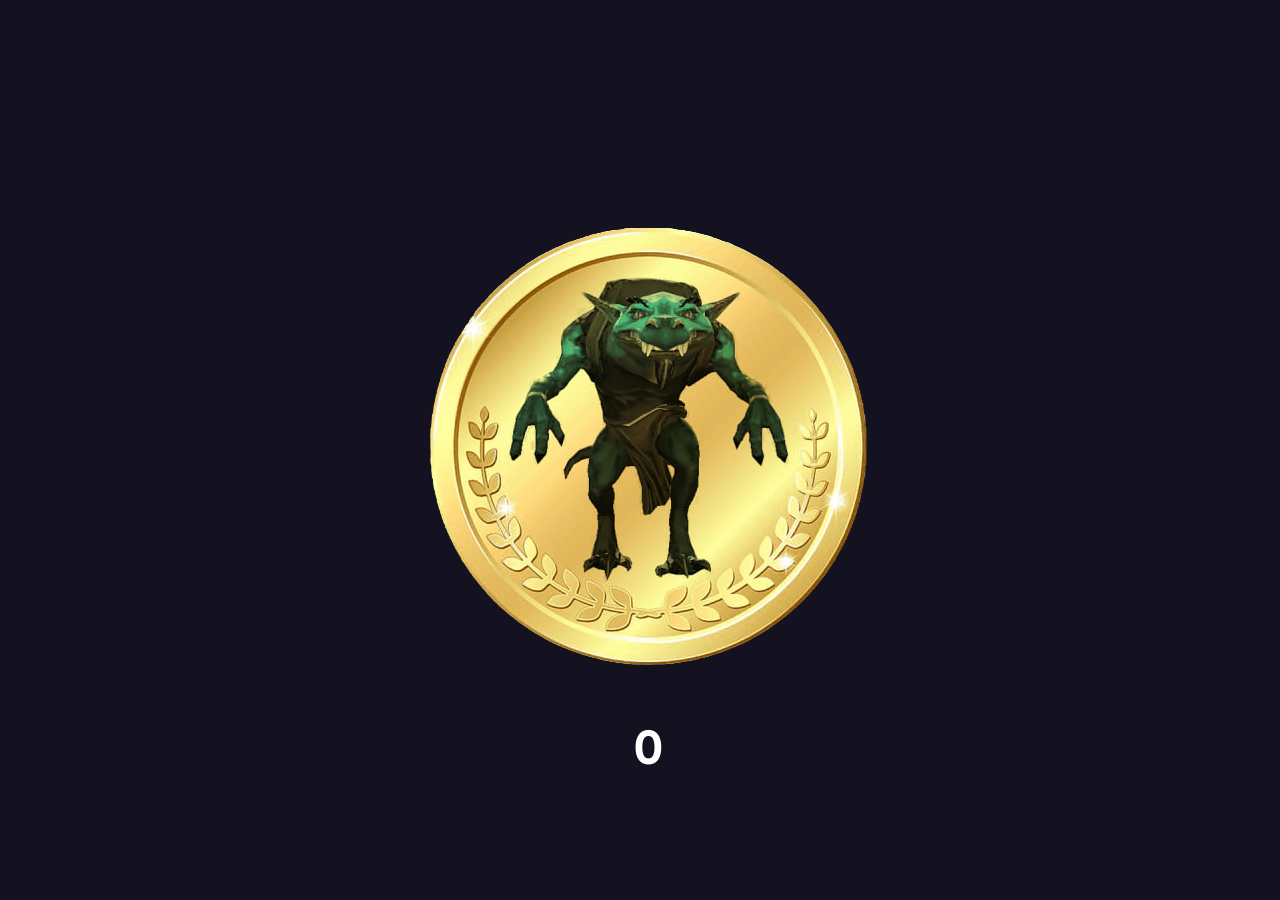
==== index.html @ 14166cca "Update and rename clicker.html to index.html" ====
<!DOCTYPE html>
<html lang="en">
<head>
    <meta charset="UTF-8">
    <meta name="viewport" content="width=device-width, initial-scale=1.0, maximum-scale=1.0, user-scalable=no">
    <link rel="preconnect" href="https://fonts.googleapis.com">
    <link rel="preconnect" href="https://fonts.gstatic.com" crossorigin>
    <link href="https://fonts.googleapis.com/css2?family=SUSE:wght@100..800&display=swap" rel="stylesheet">
    <link rel="stylesheet" href="/clicer.css">
    <script src="https://telegram.org/js/telegram-web-app.js" defer></script> 
    <script src="/clicker.js" defer></script>
    <title>Clicker - App</title>
</head>
<body>
    <div class="coin-block">
        <img src="coin.png" style="cursor: pointer;" id="coin">
    </div>
    <div class="counter-value">
        <h1 id="score">0</h1>
    </div>
</body>
</html>
---- clicer.css ----
body {
    background-color: #141221;
    overflow: hidden;
    width: 100%;
    height: 100%;
    color: #FFFFFF;
    display: flex;
    flex-direction: column;
    align-items: center;
    justify-content: center;
    font-family: "SUSE", sans-serif;
}

.counter-value {
    width: auto;
    height: auto;
    position: relative;
    font-size: 24px;
    text-align: center;
    margin-top: 20px; 
}

.coin-block img {
    margin-top: 50%;
    display: flex;
    align-items: center;
    justify-content: center;
}

.coin-block {
    width: auto;
    height: auto;
    margin: 0 auto;
    display: flex;
    align-items: center;
    justify-content: center;
    animation-name: jump;
    animation-duration: 3s;
    animation-iteration-count: infinite;
    animation-timing-function: linear;
}

@keyframes jump {
    from, 20%, 53%, 80%, to {
    -webkit-animation-timing-function: cubic-bezier(0.215, 0.610, 0.355, 1.000);
    animation-timing-function: cubic-bezier(0.215, 0.610, 0.355, 1.000);
    -webkit-transform: translate3d(0,0,0);
    transform: translate3d(0,0,0);
}

    40%, 43% {
    -webkit-animation-timing-function: cubic-bezier(0.755, 0.050, 0.855, 0.060);
    animation-timing-function: cubic-bezier(0.755, 0.050, 0.855, 0.060);
    -webkit-transform: translate3d(0, -30px, 0);
    transform: translate3d(0, -30px, 0);
    }

    70% {
    -webkit-animation-timing-function: cubic-bezier(0.755, 0.050, 0.855, 0.060);
    animation-timing-function: cubic-bezier(0.755, 0.050, 0.855, 0.060);
    -webkit-transform: translate3d(0, -15px, 0);
    transform: translate3d(0, -15px, 0);
    }

    90% {
    -webkit-transform: translate3d(0,-4px,0);
    transform: translate3d(0,-4px,0);
    }
}

.jump {
    -webkit-animation-name: bounce;
    animation-name: bounce;
    -webkit-transform-origin: center bottom;
    transform-origin: center bottom;
}
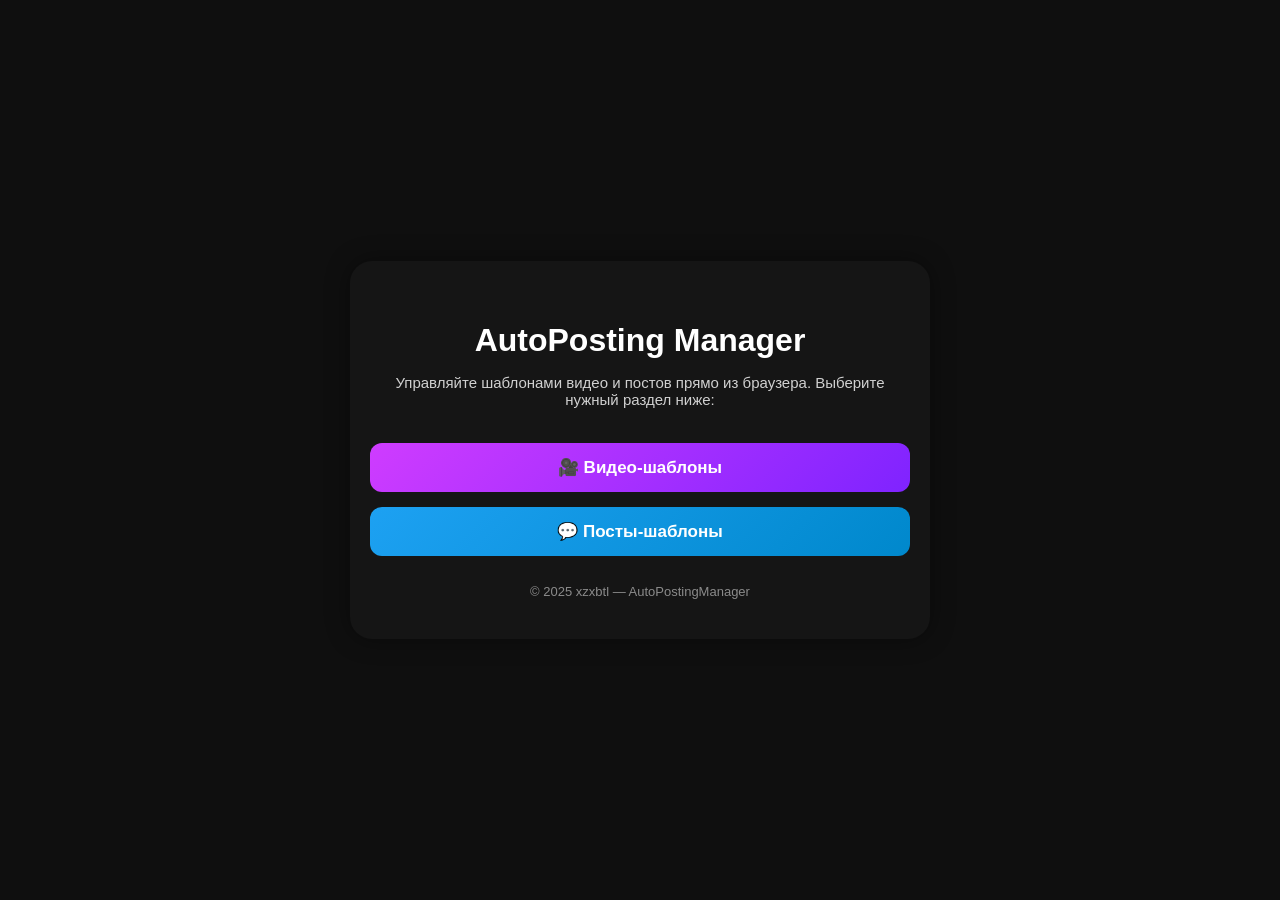
==== commit 728bf5bc: "added htmls" ====
--- a/index.html
+++ b/index.html
@@ -1,22 +1,107 @@
 <!DOCTYPE html>
-<html lang="en">
+<html lang="ru">
 <head>
     <meta charset="UTF-8">
-    <meta name="viewport" content="width=device-width, initial-scale=1.0, maximum-scale=1.0, user-scalable=no">
-    <link rel="preconnect" href="https://fonts.googleapis.com">
-    <link rel="preconnect" href="https://fonts.gstatic.com" crossorigin>
-    <link href="https://fonts.googleapis.com/css2?family=SUSE:wght@100..800&display=swap" rel="stylesheet">
-    <link rel="stylesheet" href="/clicer.css">
-    <script src="https://telegram.org/js/telegram-web-app.js" defer></script> 
-    <script src="/clicker.js" defer></script>
-    <title>Clicker - App</title>
+    <meta name="viewport" content="width=device-width, initial-scale=1.0">
+    <title>AutoPosting Manager</title>
+
+    <style>
+        body {
+            margin: 0;
+            padding: 0;
+            font-family: "Inter", sans-serif;
+            background: #0f0f0f;
+            color: #fff;
+            display: flex;
+            justify-content: center;
+            align-items: center;
+            min-height: 100vh;
+        }
+
+        .container {
+            text-align: center;
+            max-width: 540px;
+            width: 90%;
+            padding: 40px 20px;
+            background: #151515;
+            border-radius: 22px;
+            box-shadow: 0 0 25px rgba(0,0,0,0.4);
+            animation: fade 0.7s ease;
+        }
+
+        @keyframes fade {
+            from { opacity: 0; transform: translateY(15px); }
+            to   { opacity: 1; transform: translateY(0); }
+        }
+
+        h1 {
+            margin-bottom: 10px;
+            font-size: 32px;
+            font-weight: 700;
+        }
+
+        p.desc {
+            margin-bottom: 35px;
+            opacity: 0.8;
+            font-size: 15px;
+        }
+
+        .btn-block {
+            display: flex;
+            flex-direction: column;
+            gap: 15px;
+            margin-top: 10px;
+        }
+
+        .btn {
+            padding: 14px;
+            border-radius: 12px;
+            text-decoration: none;
+            font-weight: 600;
+            font-size: 17px;
+            color: white;
+            transition: 0.25s;
+        }
+
+        .video {
+            background: linear-gradient(135deg, #cf3cff, #7f23ff);
+        }
+
+        .posts {
+            background: linear-gradient(135deg, #1da1f2, #0088cc);
+        }
+
+        .btn:hover {
+            transform: translateY(-2px);
+            filter: brightness(1.15);
+        }
+
+        footer {
+            margin-top: 28px;
+            font-size: 13px;
+            opacity: 0.5;
+        }
+
+    </style>
 </head>
 <body>
-    <div class="coin-block">
-        <img src="coin.png" style="cursor: pointer;" id="coin">
+
+<div class="container">
+    <h1>AutoPosting Manager</h1>
+    <p class="desc">
+        Управляйте шаблонами видео и постов прямо из браузера.
+        Выберите нужный раздел ниже:
+    </p>
+
+    <div class="btn-block">
+        <a href="./video_templates.html" class="btn video">🎥 Видео-шаблоны</a>
+        <a href="./posts_templates.html" class="btn posts">💬 Посты-шаблоны</a>
     </div>
-    <div class="counter-value">
-        <h1 id="score">0</h1>
-    </div>
+
+    <footer>
+        © 2025 xzxbtl — AutoPostingManager
+    </footer>
+</div>
+
 </body>
 </html>
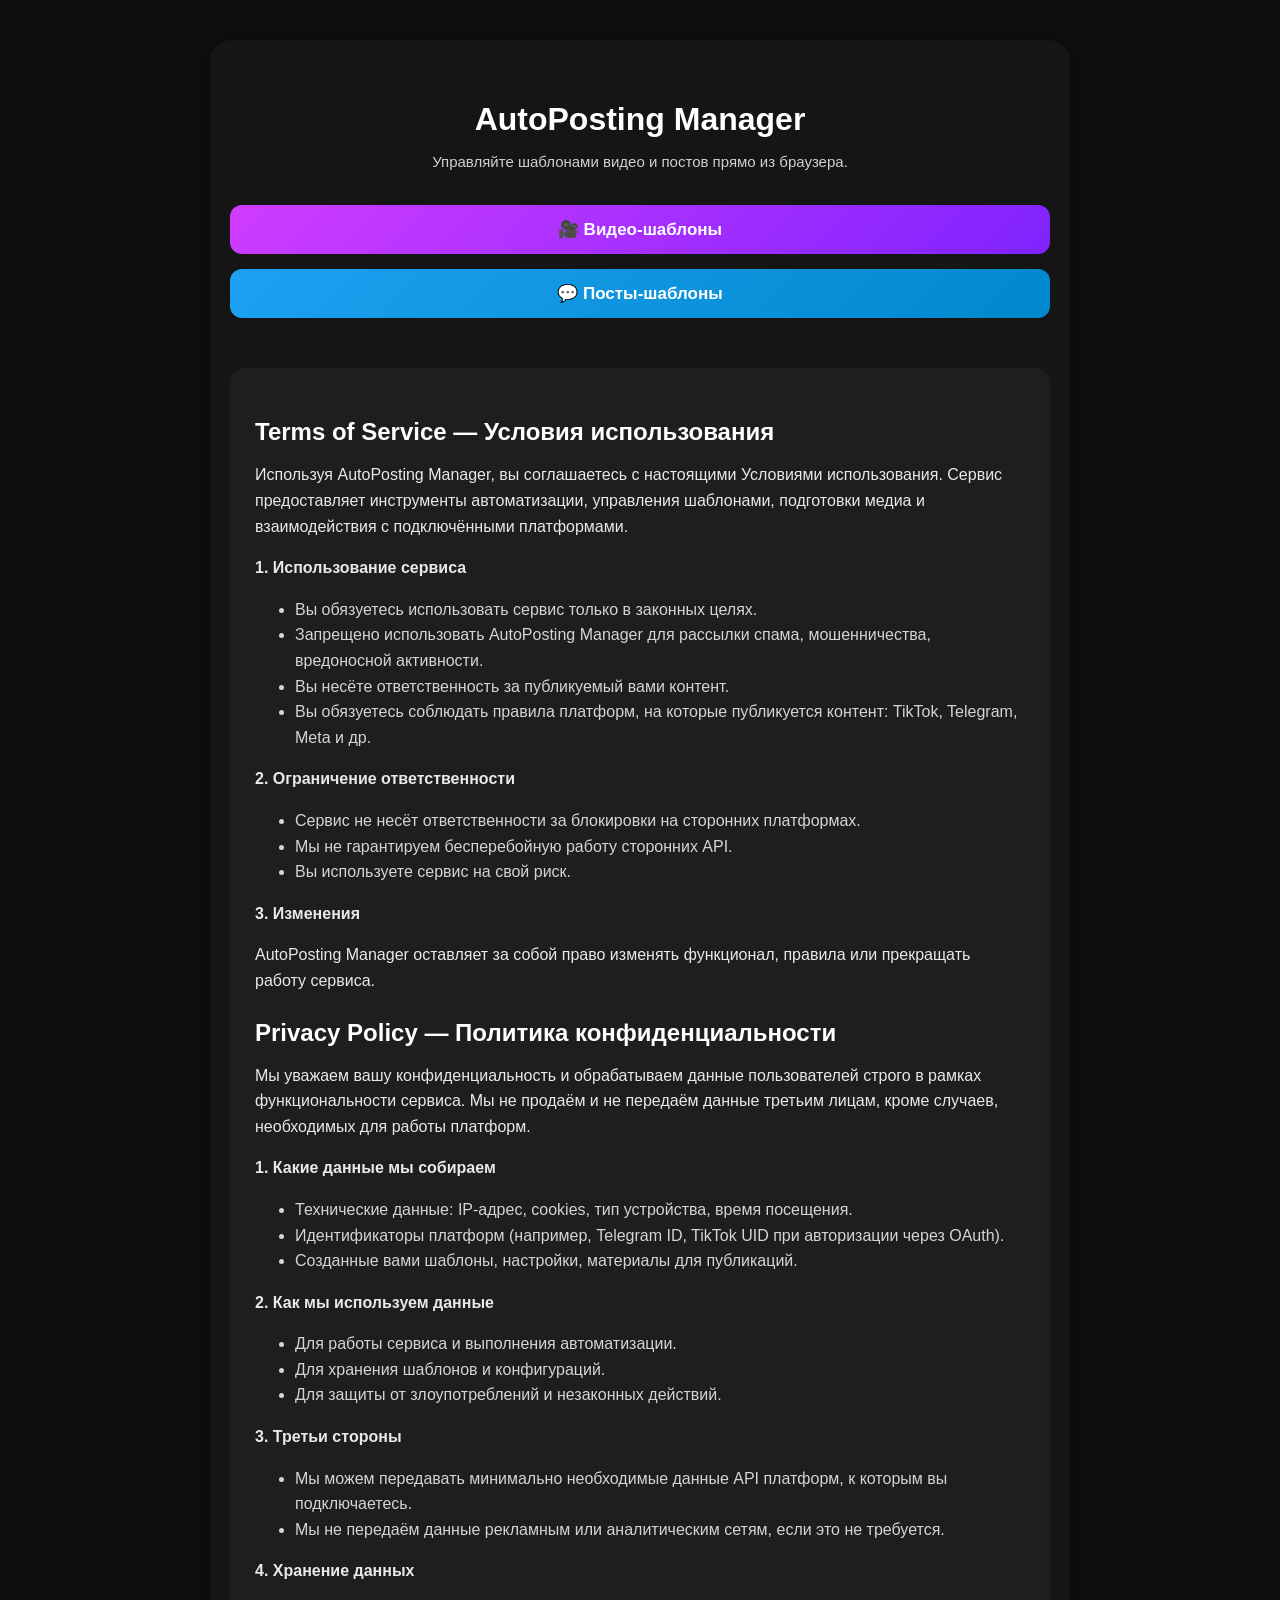
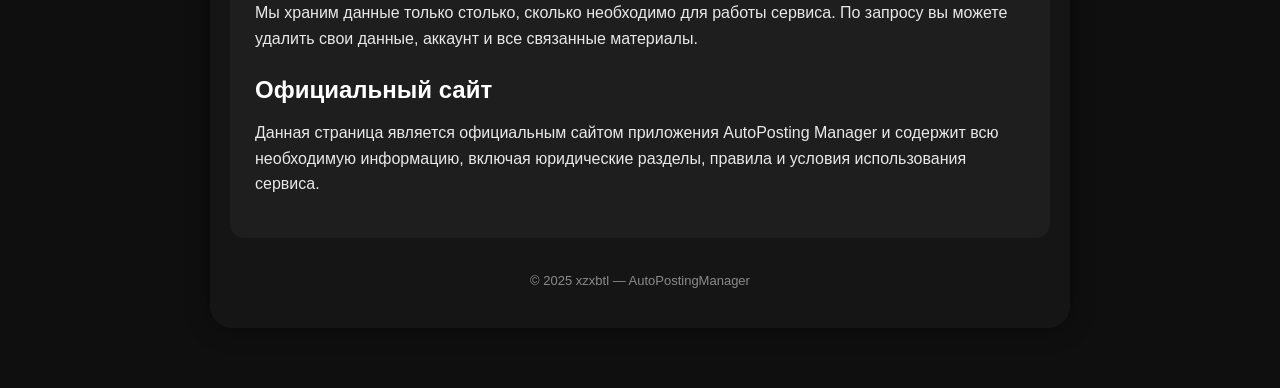
==== commit 00b93f97: "Update index.html" ====
--- a/index.html
+++ b/index.html
@@ -14,19 +14,21 @@
             color: #fff;
             display: flex;
             justify-content: center;
-            align-items: center;
+            align-items: flex-start;
             min-height: 100vh;
         }
 
         .container {
             text-align: center;
-            max-width: 540px;
+            max-width: 820px;
             width: 90%;
             padding: 40px 20px;
             background: #151515;
             border-radius: 22px;
             box-shadow: 0 0 25px rgba(0,0,0,0.4);
             animation: fade 0.7s ease;
+            margin-top: 40px;
+            margin-bottom: 60px;
         }
 
         @keyframes fade {
@@ -77,11 +79,31 @@
         }
 
         footer {
-            margin-top: 28px;
+            margin-top: 35px;
             font-size: 13px;
             opacity: 0.5;
         }
 
+        .legal-container {
+            text-align: left;
+            margin-top: 50px;
+            padding: 25px;
+            background: #1e1e1e;
+            border-radius: 14px;
+        }
+
+        .legal-container h2 {
+            margin-top: 25px;
+            margin-bottom: 12px;
+            font-size: 24px;
+        }
+
+        .legal-container p,
+        .legal-container ul,
+        .legal-container li {
+            line-height: 1.6;
+            opacity: 0.9;
+        }
     </style>
 </head>
 <body>
@@ -90,7 +112,6 @@
     <h1>AutoPosting Manager</h1>
     <p class="desc">
         Управляйте шаблонами видео и постов прямо из браузера.
-        Выберите нужный раздел ниже:
     </p>
 
     <div class="btn-block">
@@ -98,6 +119,82 @@
         <a href="./posts_templates.html" class="btn posts">💬 Посты-шаблоны</a>
     </div>
 
+    <!-- -------------------------------------------------- -->
+    <!-- ВСЕ ПРАВИЛА ВСТРОЕНЫ ПРЯМО В ФАЙЛ -->
+    <!-- -------------------------------------------------- -->
+
+    <div class="legal-container">
+
+        <h2>Terms of Service — Условия использования</h2>
+
+        <p>
+            Используя AutoPosting Manager, вы соглашаетесь с настоящими Условиями использования. Сервис предоставляет
+            инструменты автоматизации, управления шаблонами, подготовки медиа и взаимодействия с подключёнными платформами.
+        </p>
+
+        <p><strong>1. Использование сервиса</strong></p>
+        <ul>
+            <li>Вы обязуетесь использовать сервис только в законных целях.</li>
+            <li>Запрещено использовать AutoPosting Manager для рассылки спама, мошенничества, вредоносной активности.</li>
+            <li>Вы несёте ответственность за публикуемый вами контент.</li>
+            <li>Вы обязуетесь соблюдать правила платформ, на которые публикуется контент: TikTok, Telegram, Meta и др.</li>
+        </ul>
+
+        <p><strong>2. Ограничение ответственности</strong></p>
+        <ul>
+            <li>Сервис не несёт ответственности за блокировки на сторонних платформах.</li>
+            <li>Мы не гарантируем бесперебойную работу сторонних API.</li>
+            <li>Вы используете сервис на свой риск.</li>
+        </ul>
+
+        <p><strong>3. Изменения</strong></p>
+        <p>
+            AutoPosting Manager оставляет за собой право изменять функционал, правила или прекращать работу сервиса.
+        </p>
+
+
+        <h2>Privacy Policy — Политика конфиденциальности</h2>
+
+        <p>
+            Мы уважаем вашу конфиденциальность и обрабатываем данные пользователей строго в рамках функциональности сервиса.
+            Мы не продаём и не передаём данные третьим лицам, кроме случаев, необходимых для работы платформ.
+        </p>
+
+        <p><strong>1. Какие данные мы собираем</strong></p>
+        <ul>
+            <li>Технические данные: IP-адрес, cookies, тип устройства, время посещения.</li>
+            <li>Идентификаторы платформ (например, Telegram ID, TikTok UID при авторизации через OAuth).</li>
+            <li>Созданные вами шаблоны, настройки, материалы для публикаций.</li>
+        </ul>
+
+        <p><strong>2. Как мы используем данные</strong></p>
+        <ul>
+            <li>Для работы сервиса и выполнения автоматизации.</li>
+            <li>Для хранения шаблонов и конфигураций.</li>
+            <li>Для защиты от злоупотреблений и незаконных действий.</li>
+        </ul>
+
+        <p><strong>3. Третьи стороны</strong></p>
+        <ul>
+            <li>Мы можем передавать минимально необходимые данные API платформ, к которым вы подключаетесь.</li>
+            <li>Мы не передаём данные рекламным или аналитическим сетям, если это не требуется.</li>
+        </ul>
+
+        <p><strong>4. Хранение данных</strong></p>
+        <p>
+            Мы храним данные только столько, сколько необходимо для работы сервиса. По запросу вы можете
+            удалить свои данные, аккаунт и все связанные материалы.
+        </p>
+
+
+        <h2>Официальный сайт</h2>
+        <p>
+            Данная страница является официальным сайтом приложения AutoPosting Manager и содержит всю необходимую информацию,
+            включая юридические разделы, правила и условия использования сервиса.
+        </p>
+
+    </div>
+
     <footer>
         © 2025 xzxbtl — AutoPostingManager
     </footer>
